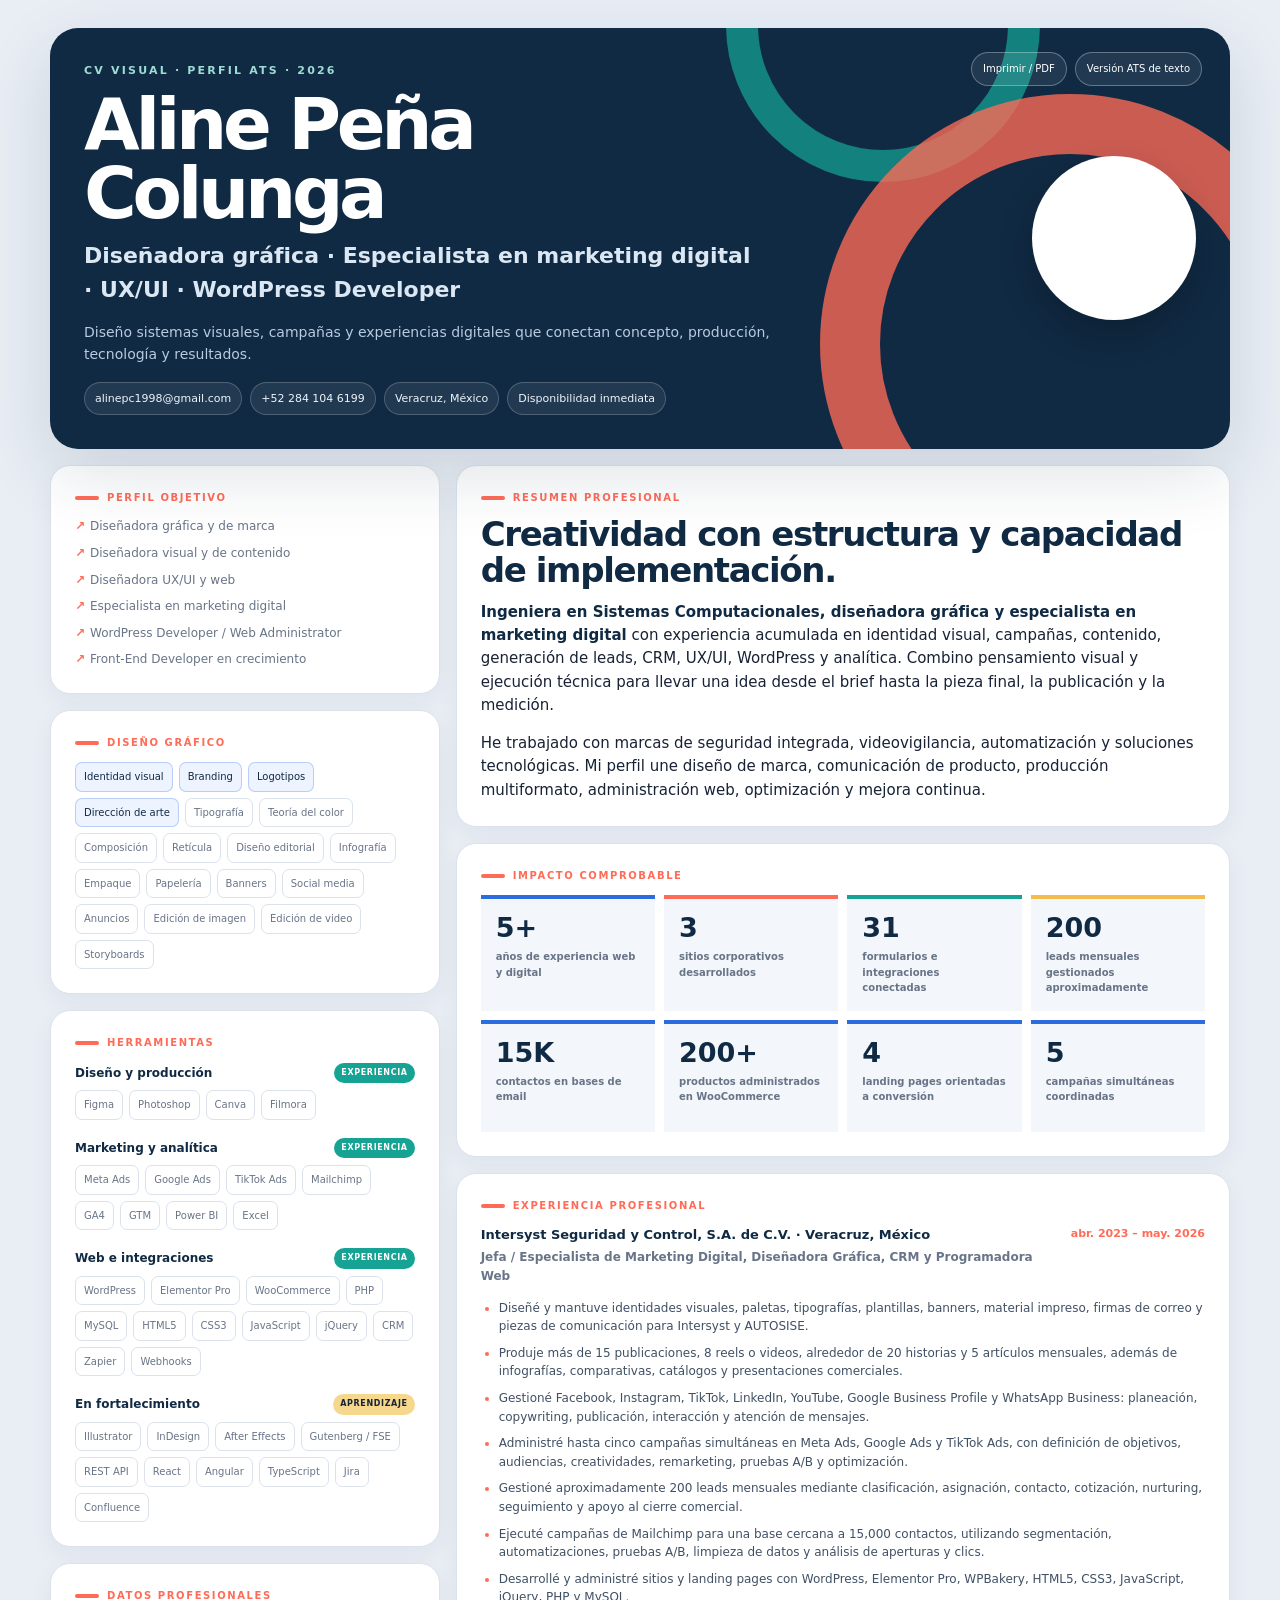
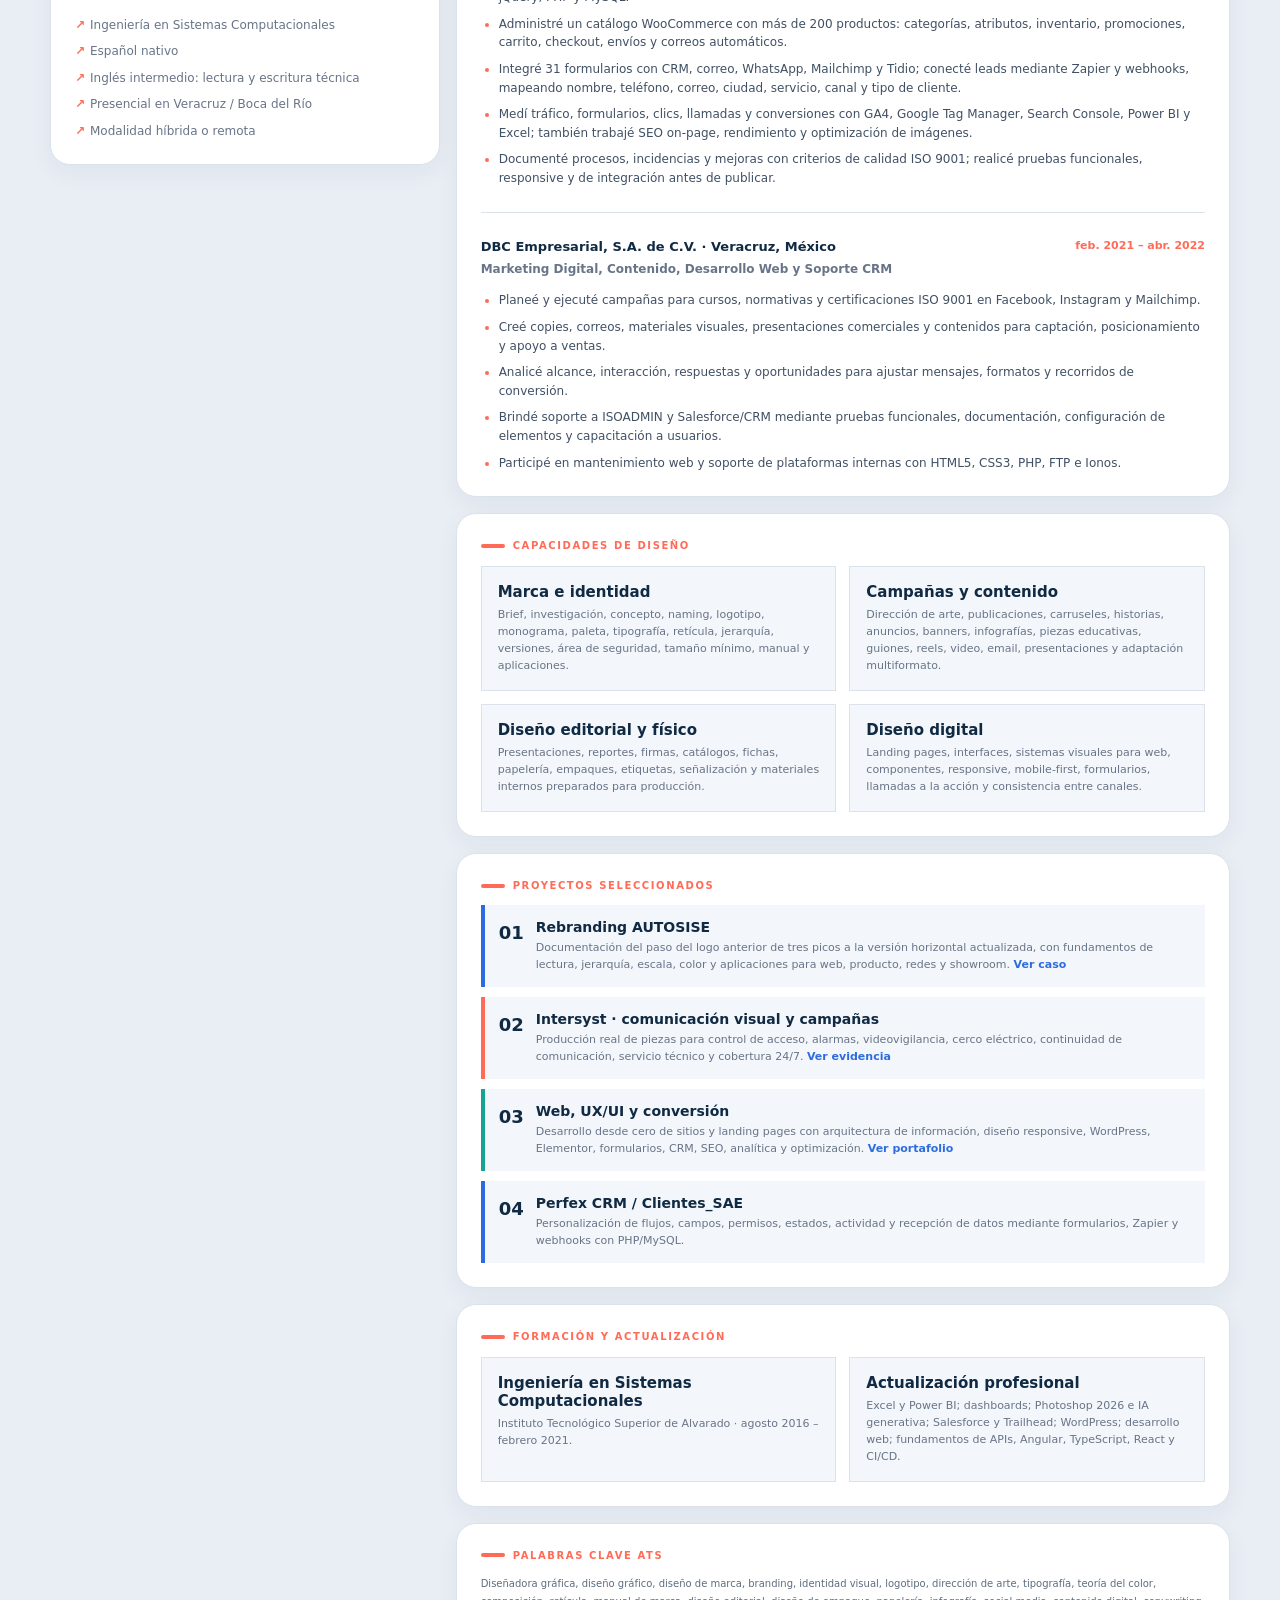
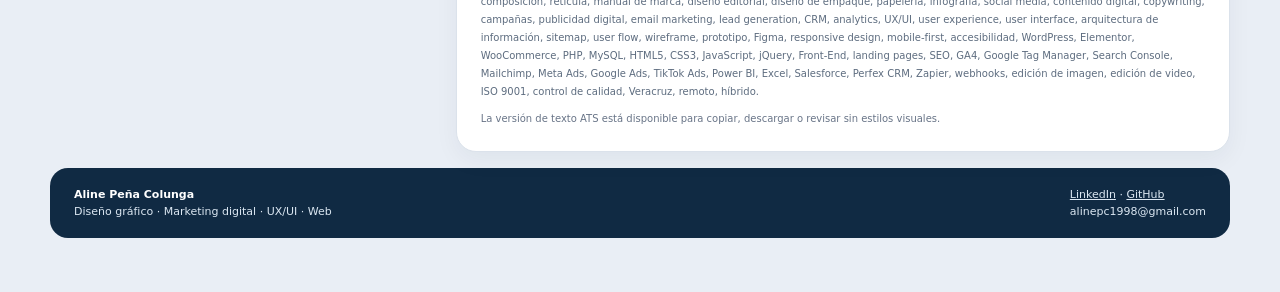
==== evidence/ats-profile.html @ 6b6983ef "Crear CV visual ATS con experiencia de marketing y diseño" ====
<!doctype html>
<html lang="es">
  <head>
    <meta charset="UTF-8" />
    <meta name="viewport" content="width=device-width, initial-scale=1" />
    <meta name="description" content="CV visual y compatible con ATS de Aline Peña Colunga: diseño gráfico, marketing digital, UX/UI, WordPress, PHP, CRM y analítica." />
    <meta name="keywords" content="diseñadora gráfica, diseño de marca, branding, identidad visual, UX/UI, Figma, Photoshop, marketing digital, CRM, WordPress, PHP, HTML5, CSS3, JavaScript, WooCommerce, SEO, GA4, Power BI" />
    <title>Aline Peña Colunga — CV | Diseño gráfico, marketing digital y web</title>
    <style>
      :root {
        --ink: #182235;
        --navy: #102a43;
        --blue: #2d6cdf;
        --coral: #ff6b57;
        --mint: #16a394;
        --yellow: #f2bd4b;
        --muted: #687487;
        --line: #dbe2eb;
        --paper: #ffffff;
        --soft: #f3f6fa;
        --shadow: 0 24px 70px rgba(16, 42, 67, .14);
      }

      * { box-sizing: border-box; }
      html { scroll-behavior: smooth; }
      body { margin: 0; color: var(--ink); background: #e9eef5; font-family: Inter, ui-sans-serif, system-ui, -apple-system, BlinkMacSystemFont, "Segoe UI", sans-serif; line-height: 1.55; }
      a { color: inherit; }
      .cv-shell { width: min(1180px, calc(100% - 34px)); margin: 28px auto 54px; }
      .cv-header { position: relative; display: grid; grid-template-columns: 1fr auto; gap: 28px; align-items: center; overflow: hidden; padding: 34px; border-radius: 28px; color: #fff; background: var(--navy); box-shadow: var(--shadow); }
      .cv-header::after { content: ""; position: absolute; right: -90px; bottom: -145px; width: 380px; height: 380px; border: 60px solid rgba(255, 107, 87, .78); border-radius: 50%; }
      .cv-header::before { content: ""; position: absolute; top: -160px; right: 190px; width: 250px; height: 250px; border: 32px solid rgba(22, 163, 148, .72); border-radius: 50%; }
      .header-copy, .profile-photo, .header-tools { position: relative; z-index: 1; }
      .header-copy { display: grid; gap: 11px; }
      .overline { margin: 0; color: #9edcd5; font-size: 11px; font-weight: 800; letter-spacing: .2em; text-transform: uppercase; }
      h1, h2, h3, p { margin-top: 0; }
      h1 { max-width: 690px; margin-bottom: 0; font-size: clamp(38px, 6vw, 72px); line-height: .96; letter-spacing: -.06em; }
      .role-line { max-width: 680px; margin: 0; color: #dbe7f2; font-size: clamp(16px, 2vw, 22px); font-weight: 700; }
      .header-note { max-width: 690px; margin: 4px 0 0; color: #b8cbe0; font-size: 14px; }
      .contact-row { display: flex; flex-wrap: wrap; gap: 8px; margin-top: 5px; }
      .contact-row a, .contact-row span { padding: 7px 10px; border: 1px solid rgba(255,255,255,.2); border-radius: 999px; color: #edf5fb; background: rgba(255,255,255,.08); font-size: 11px; text-decoration: none; }
      .profile-photo { width: 164px; height: 164px; padding: 7px; border: 1px solid rgba(255,255,255,.5); border-radius: 50%; background: #fff; box-shadow: 0 16px 34px rgba(0,0,0,.22); }
      .profile-photo img { display: block; width: 100%; height: 100%; border-radius: 50%; object-fit: cover; object-position: center 27%; }
      .header-tools { position: absolute; right: 28px; top: 24px; display: flex; gap: 8px; }
      .header-tools a, .header-tools button { border: 1px solid rgba(255,255,255,.3); border-radius: 999px; padding: 8px 11px; color: #fff; background: rgba(255,255,255,.08); font: inherit; font-size: 10px; text-decoration: none; cursor: pointer; }
      .cv-grid { display: grid; grid-template-columns: .78fr 1.55fr; gap: 16px; margin-top: 16px; }
      .sidebar, .main-column { display: grid; align-content: start; gap: 16px; min-width: 0; }
      .card { padding: 24px; border: 1px solid var(--line); border-radius: 20px; background: var(--paper); box-shadow: 0 8px 24px rgba(16,42,67,.05); }
      .section-label { display: flex; align-items: center; gap: 8px; margin-bottom: 12px; color: var(--coral); font-size: 10px; font-weight: 900; letter-spacing: .16em; text-transform: uppercase; }
      .section-label::before { content: ""; width: 24px; height: 4px; border-radius: 99px; background: var(--coral); }
      h2 { margin-bottom: 12px; color: var(--navy); font-size: clamp(24px, 3vw, 34px); line-height: 1.05; letter-spacing: -.04em; }
      h3 { margin-bottom: 5px; color: var(--navy); font-size: 18px; line-height: 1.2; }
      .card p:last-child { margin-bottom: 0; }
      .summary { font-size: 15px; }
      .summary strong { color: var(--navy); }
      .metric-grid { display: grid; grid-template-columns: repeat(4, 1fr); gap: 9px; }
      .metric { min-height: 112px; padding: 15px; border-top: 4px solid var(--blue); background: var(--soft); }
      .metric:nth-child(2) { border-color: var(--coral); }
      .metric:nth-child(3) { border-color: var(--mint); }
      .metric:nth-child(4) { border-color: var(--yellow); }
      .metric strong { display: block; color: var(--navy); font-size: 27px; line-height: 1; }
      .metric span { display: block; margin-top: 8px; color: var(--muted); font-size: 10px; font-weight: 700; }
      .stack-group + .stack-group { margin-top: 18px; }
      .stack-title { display: flex; justify-content: space-between; gap: 10px; align-items: center; margin-bottom: 7px; color: var(--navy); font-size: 12px; font-weight: 850; }
      .status { padding: 4px 7px; border-radius: 99px; color: #fff; background: var(--mint); font-size: 8px; letter-spacing: .08em; text-transform: uppercase; }
      .status.learning { color: var(--ink); background: #f6d88c; }
      .tags { display: flex; flex-wrap: wrap; gap: 6px; }
      .tag { padding: 6px 8px; border: 1px solid var(--line); border-radius: 7px; color: var(--muted); background: #fff; font-size: 10px; }
      .tag.key { border-color: rgba(45,108,223,.28); color: var(--navy); background: #edf3ff; }
      .fact-list { display: grid; gap: 8px; margin: 0; padding: 0; list-style: none; }
      .fact-list li { padding-left: 15px; color: var(--muted); font-size: 12px; }
      .fact-list li::before { content: "↗"; display: inline-block; width: 15px; margin-left: -15px; color: var(--coral); font-weight: 900; }
      .experience + .experience { margin-top: 24px; padding-top: 24px; border-top: 1px solid var(--line); }
      .experience-head { display: flex; justify-content: space-between; gap: 18px; align-items: flex-start; }
      .company { color: var(--navy); font-size: 13px; font-weight: 850; }
      .date { flex: 0 0 auto; color: var(--coral); font-size: 11px; font-weight: 800; text-align: right; }
      .job-title { margin: 3px 0 13px; color: var(--muted); font-size: 12px; font-weight: 700; }
      .bullet-list { display: grid; gap: 8px; margin: 0; padding-left: 18px; color: #405064; font-size: 12px; }
      .bullet-list li::marker { color: var(--coral); }
      .two-column { display: grid; grid-template-columns: 1fr 1fr; gap: 13px; }
      .mini-block { padding: 16px; border: 1px solid var(--line); background: var(--soft); }
      .mini-block h3 { font-size: 15px; }
      .mini-block p { margin-bottom: 0; color: var(--muted); font-size: 11px; }
      .project-list { display: grid; gap: 10px; }
      .project { display: grid; grid-template-columns: auto 1fr; gap: 12px; padding: 14px; border-left: 4px solid var(--blue); background: var(--soft); }
      .project:nth-child(2) { border-color: var(--coral); }
      .project:nth-child(3) { border-color: var(--mint); }
      .project-index { color: var(--navy); font-size: 18px; font-weight: 900; }
      .project h3 { margin-bottom: 3px; font-size: 14px; }
      .project p { margin-bottom: 0; color: var(--muted); font-size: 11px; }
      .project a { color: var(--blue); font-weight: 800; text-decoration: none; }
      .cv-footer { display: flex; justify-content: space-between; gap: 18px; margin-top: 16px; padding: 18px 24px; border-radius: 18px; color: #dbe7f2; background: var(--navy); font-size: 11px; }
      .cv-footer strong { color: #fff; }
      .keyword-bank { color: #5d6c7f; font-size: 10px; line-height: 1.8; }
      .print-note { color: var(--muted); font-size: 10px; }

      @media (max-width: 900px) {
        .cv-header { grid-template-columns: 1fr; padding: 28px; }
        .profile-photo { width: 126px; height: 126px; }
        .header-tools { position: relative; right: auto; top: auto; }
        .cv-grid { grid-template-columns: 1fr; }
        .sidebar { order: 2; }
        .main-column { order: 1; }
      }
      @media (max-width: 600px) {
        .cv-shell { width: min(100% - 20px, 560px); margin-top: 10px; }
        .cv-header, .card { padding: 20px; border-radius: 16px; }
        h1 { font-size: 45px; }
        .metric-grid, .two-column { grid-template-columns: 1fr 1fr; }
        .experience-head { display: grid; gap: 3px; }
        .date { text-align: left; }
        .cv-footer { display: grid; }
      }
      @media print {
        body { background: #fff; }
        .cv-shell { width: 100%; margin: 0; }
        .cv-header, .card, .cv-footer { box-shadow: none; }
        .cv-header { border-radius: 0; }
        .card { break-inside: avoid; }
        .header-tools { display: none; }
        a { text-decoration: none; }
      }
    </style>
  </head>
  <body>
    <div class="cv-shell">
      <header class="cv-header">
        <div class="header-copy">
          <p class="overline">CV visual · perfil ATS · 2026</p>
          <h1>Aline Peña Colunga</h1>
          <p class="role-line">Diseñadora gráfica · Especialista en marketing digital · UX/UI · WordPress Developer</p>
          <p class="header-note">Diseño sistemas visuales, campañas y experiencias digitales que conectan concepto, producción, tecnología y resultados.</p>
          <div class="contact-row" aria-label="Datos de contacto">
            <a href="mailto:alinepc1998@gmail.com">alinepc1998@gmail.com</a>
            <a href="tel:+522841046199">+52 284 104 6199</a>
            <span>Veracruz, México</span>
            <span>Disponibilidad inmediata</span>
          </div>
        </div>
        <div class="profile-photo"><img src="../assets/aline-profile-photo.jpg" alt="Fotografía profesional de Aline Peña Colunga" /></div>
        <div class="header-tools"><button type="button" onclick="window.print()">Imprimir / PDF</button><a href="./ats-profile.md">Versión ATS de texto</a></div>
      </header>

      <div class="cv-grid">
        <aside class="sidebar">
          <section class="card">
            <p class="section-label">Perfil objetivo</p>
            <ul class="fact-list">
              <li>Diseñadora gráfica y de marca</li>
              <li>Diseñadora visual y de contenido</li>
              <li>Diseñadora UX/UI y web</li>
              <li>Especialista en marketing digital</li>
              <li>WordPress Developer / Web Administrator</li>
              <li>Front-End Developer en crecimiento</li>
            </ul>
          </section>

          <section class="card">
            <p class="section-label">Diseño gráfico</p>
            <div class="tags">
              <span class="tag key">Identidad visual</span><span class="tag key">Branding</span><span class="tag key">Logotipos</span><span class="tag key">Dirección de arte</span><span class="tag">Tipografía</span><span class="tag">Teoría del color</span><span class="tag">Composición</span><span class="tag">Retícula</span><span class="tag">Diseño editorial</span><span class="tag">Infografía</span><span class="tag">Empaque</span><span class="tag">Papelería</span><span class="tag">Banners</span><span class="tag">Social media</span><span class="tag">Anuncios</span><span class="tag">Edición de imagen</span><span class="tag">Edición de video</span><span class="tag">Storyboards</span>
            </div>
          </section>

          <section class="card">
            <p class="section-label">Herramientas</p>
            <div class="stack-group"><div class="stack-title">Diseño y producción <span class="status">Experiencia</span></div><div class="tags"><span class="tag">Figma</span><span class="tag">Photoshop</span><span class="tag">Canva</span><span class="tag">Filmora</span></div></div>
            <div class="stack-group"><div class="stack-title">Marketing y analítica <span class="status">Experiencia</span></div><div class="tags"><span class="tag">Meta Ads</span><span class="tag">Google Ads</span><span class="tag">TikTok Ads</span><span class="tag">Mailchimp</span><span class="tag">GA4</span><span class="tag">GTM</span><span class="tag">Power BI</span><span class="tag">Excel</span></div></div>
            <div class="stack-group"><div class="stack-title">Web e integraciones <span class="status">Experiencia</span></div><div class="tags"><span class="tag">WordPress</span><span class="tag">Elementor Pro</span><span class="tag">WooCommerce</span><span class="tag">PHP</span><span class="tag">MySQL</span><span class="tag">HTML5</span><span class="tag">CSS3</span><span class="tag">JavaScript</span><span class="tag">jQuery</span><span class="tag">CRM</span><span class="tag">Zapier</span><span class="tag">Webhooks</span></div></div>
            <div class="stack-group"><div class="stack-title">En fortalecimiento <span class="status learning">Aprendizaje</span></div><div class="tags"><span class="tag">Illustrator</span><span class="tag">InDesign</span><span class="tag">After Effects</span><span class="tag">Gutenberg / FSE</span><span class="tag">REST API</span><span class="tag">React</span><span class="tag">Angular</span><span class="tag">TypeScript</span><span class="tag">Jira</span><span class="tag">Confluence</span></div></div>
          </section>

          <section class="card">
            <p class="section-label">Datos profesionales</p>
            <ul class="fact-list">
              <li>Ingeniería en Sistemas Computacionales</li>
              <li>Español nativo</li>
              <li>Inglés intermedio: lectura y escritura técnica</li>
              <li>Presencial en Veracruz / Boca del Río</li>
              <li>Modalidad híbrida o remota</li>
            </ul>
          </section>
        </aside>

        <main class="main-column">
          <section class="card summary">
            <p class="section-label">Resumen profesional</p>
            <h2>Creatividad con estructura y capacidad de implementación.</h2>
            <p><strong>Ingeniera en Sistemas Computacionales, diseñadora gráfica y especialista en marketing digital</strong> con experiencia acumulada en identidad visual, campañas, contenido, generación de leads, CRM, UX/UI, WordPress y analítica. Combino pensamiento visual y ejecución técnica para llevar una idea desde el brief hasta la pieza final, la publicación y la medición.</p>
            <p>He trabajado con marcas de seguridad integrada, videovigilancia, automatización y soluciones tecnológicas. Mi perfil une diseño de marca, comunicación de producto, producción multiformato, administración web, optimización y mejora continua.</p>
          </section>

          <section class="card">
            <p class="section-label">Impacto comprobable</p>
            <div class="metric-grid">
              <div class="metric"><strong>5+</strong><span>años de experiencia web y digital</span></div>
              <div class="metric"><strong>3</strong><span>sitios corporativos desarrollados</span></div>
              <div class="metric"><strong>31</strong><span>formularios e integraciones conectadas</span></div>
              <div class="metric"><strong>200</strong><span>leads mensuales gestionados aproximadamente</span></div>
              <div class="metric"><strong>15K</strong><span>contactos en bases de email</span></div>
              <div class="metric"><strong>200+</strong><span>productos administrados en WooCommerce</span></div>
              <div class="metric"><strong>4</strong><span>landing pages orientadas a conversión</span></div>
              <div class="metric"><strong>5</strong><span>campañas simultáneas coordinadas</span></div>
            </div>
          </section>

          <section class="card">
            <p class="section-label">Experiencia profesional</p>
            <article class="experience">
              <div class="experience-head"><div><div class="company">Intersyst Seguridad y Control, S.A. de C.V. · Veracruz, México</div><div class="job-title">Jefa / Especialista de Marketing Digital, Diseñadora Gráfica, CRM y Programadora Web</div></div><div class="date">abr. 2023 – may. 2026</div></div>
              <ul class="bullet-list">
                <li>Diseñé y mantuve identidades visuales, paletas, tipografías, plantillas, banners, material impreso, firmas de correo y piezas de comunicación para Intersyst y AUTOSISE.</li>
                <li>Produje más de 15 publicaciones, 8 reels o videos, alrededor de 20 historias y 5 artículos mensuales, además de infografías, comparativas, catálogos y presentaciones comerciales.</li>
                <li>Gestioné Facebook, Instagram, TikTok, LinkedIn, YouTube, Google Business Profile y WhatsApp Business: planeación, copywriting, publicación, interacción y atención de mensajes.</li>
                <li>Administré hasta cinco campañas simultáneas en Meta Ads, Google Ads y TikTok Ads, con definición de objetivos, audiencias, creatividades, remarketing, pruebas A/B y optimización.</li>
                <li>Gestioné aproximadamente 200 leads mensuales mediante clasificación, asignación, contacto, cotización, nurturing, seguimiento y apoyo al cierre comercial.</li>
                <li>Ejecuté campañas de Mailchimp para una base cercana a 15,000 contactos, utilizando segmentación, automatizaciones, pruebas A/B, limpieza de datos y análisis de aperturas y clics.</li>
                <li>Desarrollé y administré sitios y landing pages con WordPress, Elementor Pro, WPBakery, HTML5, CSS3, JavaScript, jQuery, PHP y MySQL.</li>
                <li>Administré un catálogo WooCommerce con más de 200 productos: categorías, atributos, inventario, promociones, carrito, checkout, envíos y correos automáticos.</li>
                <li>Integré 31 formularios con CRM, correo, WhatsApp, Mailchimp y Tidio; conecté leads mediante Zapier y webhooks, mapeando nombre, teléfono, correo, ciudad, servicio, canal y tipo de cliente.</li>
                <li>Medí tráfico, formularios, clics, llamadas y conversiones con GA4, Google Tag Manager, Search Console, Power BI y Excel; también trabajé SEO on-page, rendimiento y optimización de imágenes.</li>
                <li>Documenté procesos, incidencias y mejoras con criterios de calidad ISO 9001; realicé pruebas funcionales, responsive y de integración antes de publicar.</li>
              </ul>
            </article>
            <article class="experience">
              <div class="experience-head"><div><div class="company">DBC Empresarial, S.A. de C.V. · Veracruz, México</div><div class="job-title">Marketing Digital, Contenido, Desarrollo Web y Soporte CRM</div></div><div class="date">feb. 2021 – abr. 2022</div></div>
              <ul class="bullet-list">
                <li>Planeé y ejecuté campañas para cursos, normativas y certificaciones ISO 9001 en Facebook, Instagram y Mailchimp.</li>
                <li>Creé copies, correos, materiales visuales, presentaciones comerciales y contenidos para captación, posicionamiento y apoyo a ventas.</li>
                <li>Analicé alcance, interacción, respuestas y oportunidades para ajustar mensajes, formatos y recorridos de conversión.</li>
                <li>Brindé soporte a ISOADMIN y Salesforce/CRM mediante pruebas funcionales, documentación, configuración de elementos y capacitación a usuarios.</li>
                <li>Participé en mantenimiento web y soporte de plataformas internas con HTML5, CSS3, PHP, FTP e Ionos.</li>
              </ul>
            </article>
          </section>

          <section class="card">
            <p class="section-label">Capacidades de diseño</p>
            <div class="two-column">
              <div class="mini-block"><h3>Marca e identidad</h3><p>Brief, investigación, concepto, naming, logotipo, monograma, paleta, tipografía, retícula, jerarquía, versiones, área de seguridad, tamaño mínimo, manual y aplicaciones.</p></div>
              <div class="mini-block"><h3>Campañas y contenido</h3><p>Dirección de arte, publicaciones, carruseles, historias, anuncios, banners, infografías, piezas educativas, guiones, reels, video, email, presentaciones y adaptación multiformato.</p></div>
              <div class="mini-block"><h3>Diseño editorial y físico</h3><p>Presentaciones, reportes, firmas, catálogos, fichas, papelería, empaques, etiquetas, señalización y materiales internos preparados para producción.</p></div>
              <div class="mini-block"><h3>Diseño digital</h3><p>Landing pages, interfaces, sistemas visuales para web, componentes, responsive, mobile-first, formularios, llamadas a la acción y consistencia entre canales.</p></div>
            </div>
          </section>

          <section class="card">
            <p class="section-label">Proyectos seleccionados</p>
            <div class="project-list">
              <article class="project"><div class="project-index">01</div><div><h3>Rebranding AUTOSISE</h3><p>Documentación del paso del logo anterior de tres picos a la versión horizontal actualizada, con fundamentos de lectura, jerarquía, escala, color y aplicaciones para web, producto, redes y showroom. <a href="../index.html#professional-work">Ver caso</a></p></div></article>
              <article class="project"><div class="project-index">02</div><div><h3>Intersyst · comunicación visual y campañas</h3><p>Producción real de piezas para control de acceso, alarmas, videovigilancia, cerco eléctrico, continuidad de comunicación, servicio técnico y cobertura 24/7. <a href="../index.html#professional-work">Ver evidencia</a></p></div></article>
              <article class="project"><div class="project-index">03</div><div><h3>Web, UX/UI y conversión</h3><p>Desarrollo desde cero de sitios y landing pages con arquitectura de información, diseño responsive, WordPress, Elementor, formularios, CRM, SEO, analítica y optimización. <a href="../index.html#gallery">Ver portafolio</a></p></div></article>
              <article class="project"><div class="project-index">04</div><div><h3>Perfex CRM / Clientes_SAE</h3><p>Personalización de flujos, campos, permisos, estados, actividad y recepción de datos mediante formularios, Zapier y webhooks con PHP/MySQL.</p></div></article>
            </div>
          </section>

          <section class="card">
            <p class="section-label">Formación y actualización</p>
            <div class="two-column">
              <div class="mini-block"><h3>Ingeniería en Sistemas Computacionales</h3><p>Instituto Tecnológico Superior de Alvarado · agosto 2016 – febrero 2021.</p></div>
              <div class="mini-block"><h3>Actualización profesional</h3><p>Excel y Power BI; dashboards; Photoshop 2026 e IA generativa; Salesforce y Trailhead; WordPress; desarrollo web; fundamentos de APIs, Angular, TypeScript, React y CI/CD.</p></div>
            </div>
          </section>

          <section class="card">
            <p class="section-label">Palabras clave ATS</p>
            <p class="keyword-bank">Diseñadora gráfica, diseño gráfico, diseño de marca, branding, identidad visual, logotipo, dirección de arte, tipografía, teoría del color, composición, retícula, manual de marca, diseño editorial, diseño de empaque, papelería, infografía, social media, contenido digital, copywriting, campañas, publicidad digital, email marketing, lead generation, CRM, analytics, UX/UI, user experience, user interface, arquitectura de información, sitemap, user flow, wireframe, prototipo, Figma, responsive design, mobile-first, accesibilidad, WordPress, Elementor, WooCommerce, PHP, MySQL, HTML5, CSS3, JavaScript, jQuery, Front-End, landing pages, SEO, GA4, Google Tag Manager, Search Console, Mailchimp, Meta Ads, Google Ads, TikTok Ads, Power BI, Excel, Salesforce, Perfex CRM, Zapier, webhooks, edición de imagen, edición de video, ISO 9001, control de calidad, Veracruz, remoto, híbrido.</p>
            <p class="print-note">La versión de texto ATS está disponible para copiar, descargar o revisar sin estilos visuales.</p>
          </section>
        </main>
      </div>

      <footer class="cv-footer"><div><strong>Aline Peña Colunga</strong><br />Diseño gráfico · Marketing digital · UX/UI · Web</div><div><a href="https://www.linkedin.com/in/aline-pe%C3%B1a-162713195/">LinkedIn</a> · <a href="https://github.com/AlinePC9128/marketing-design-studio">GitHub</a><br />alinepc1998@gmail.com</div></footer>
    </div>
  </body>
</html>
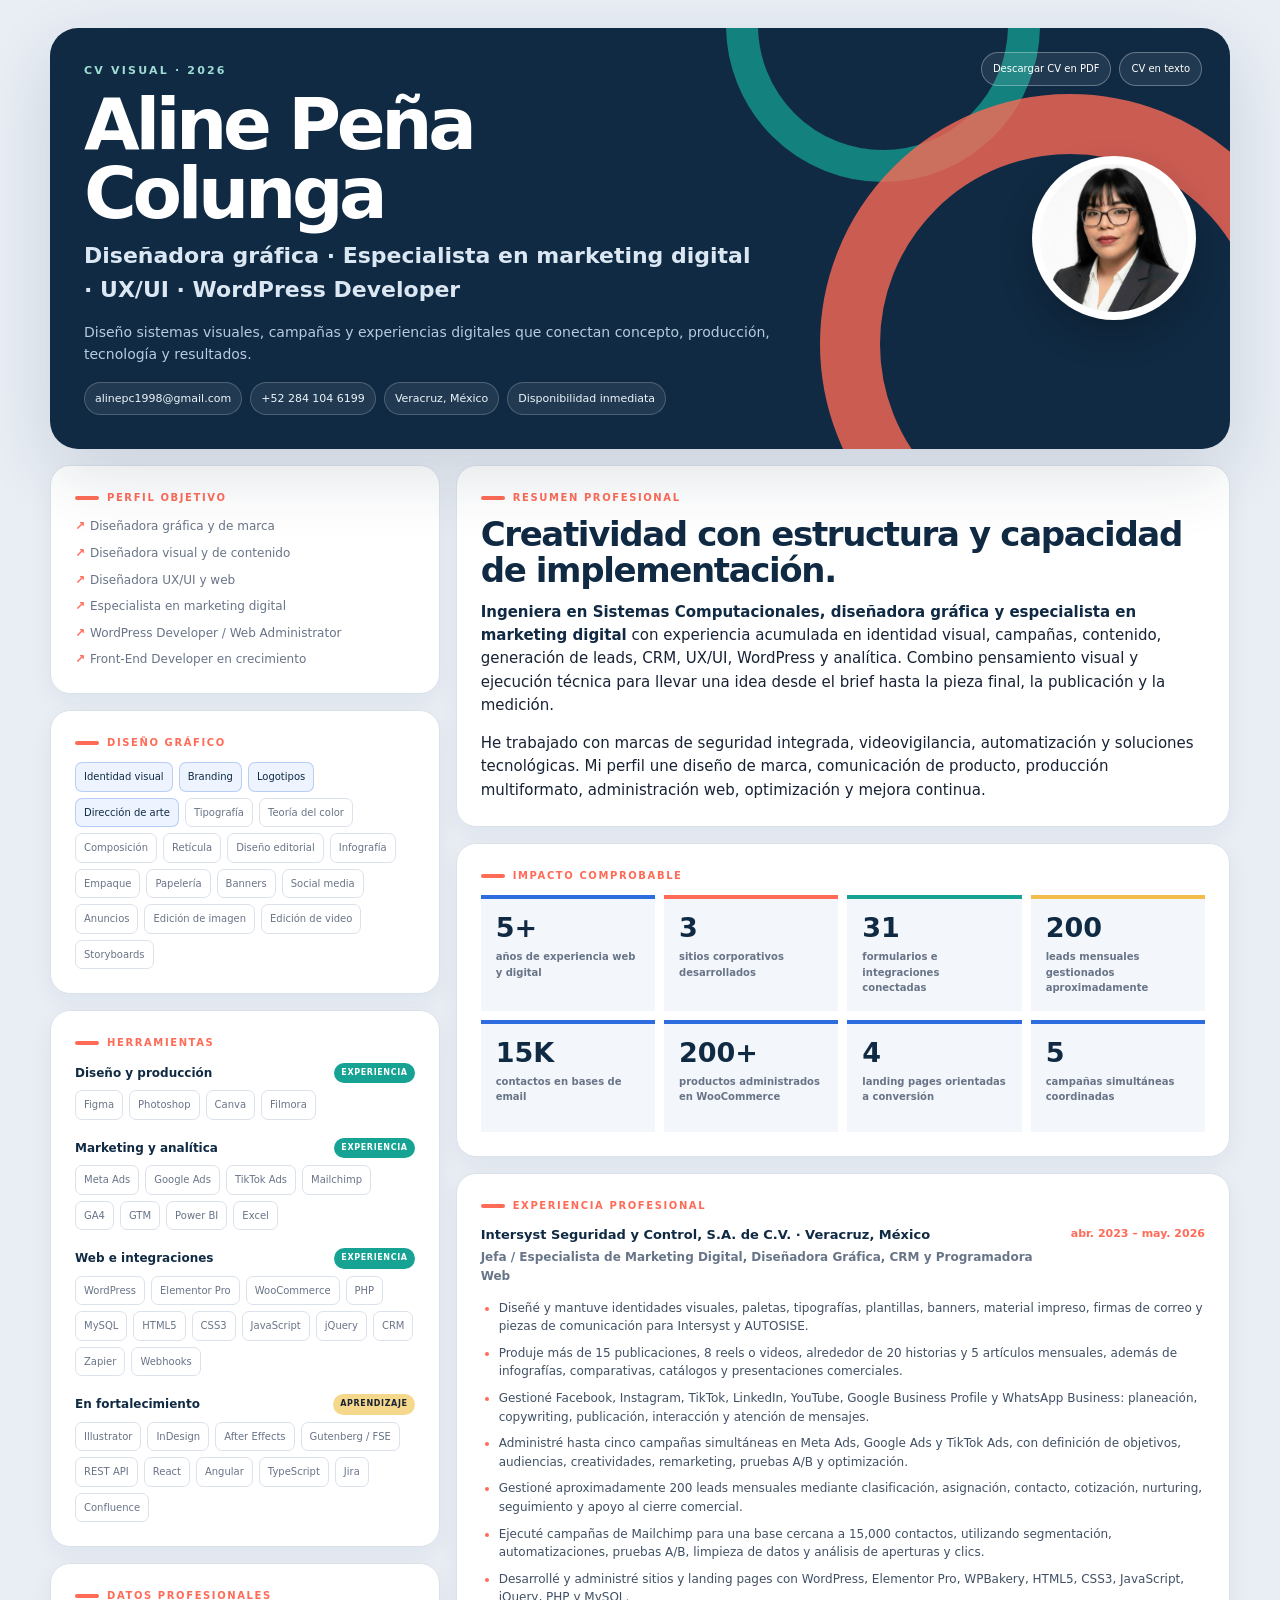
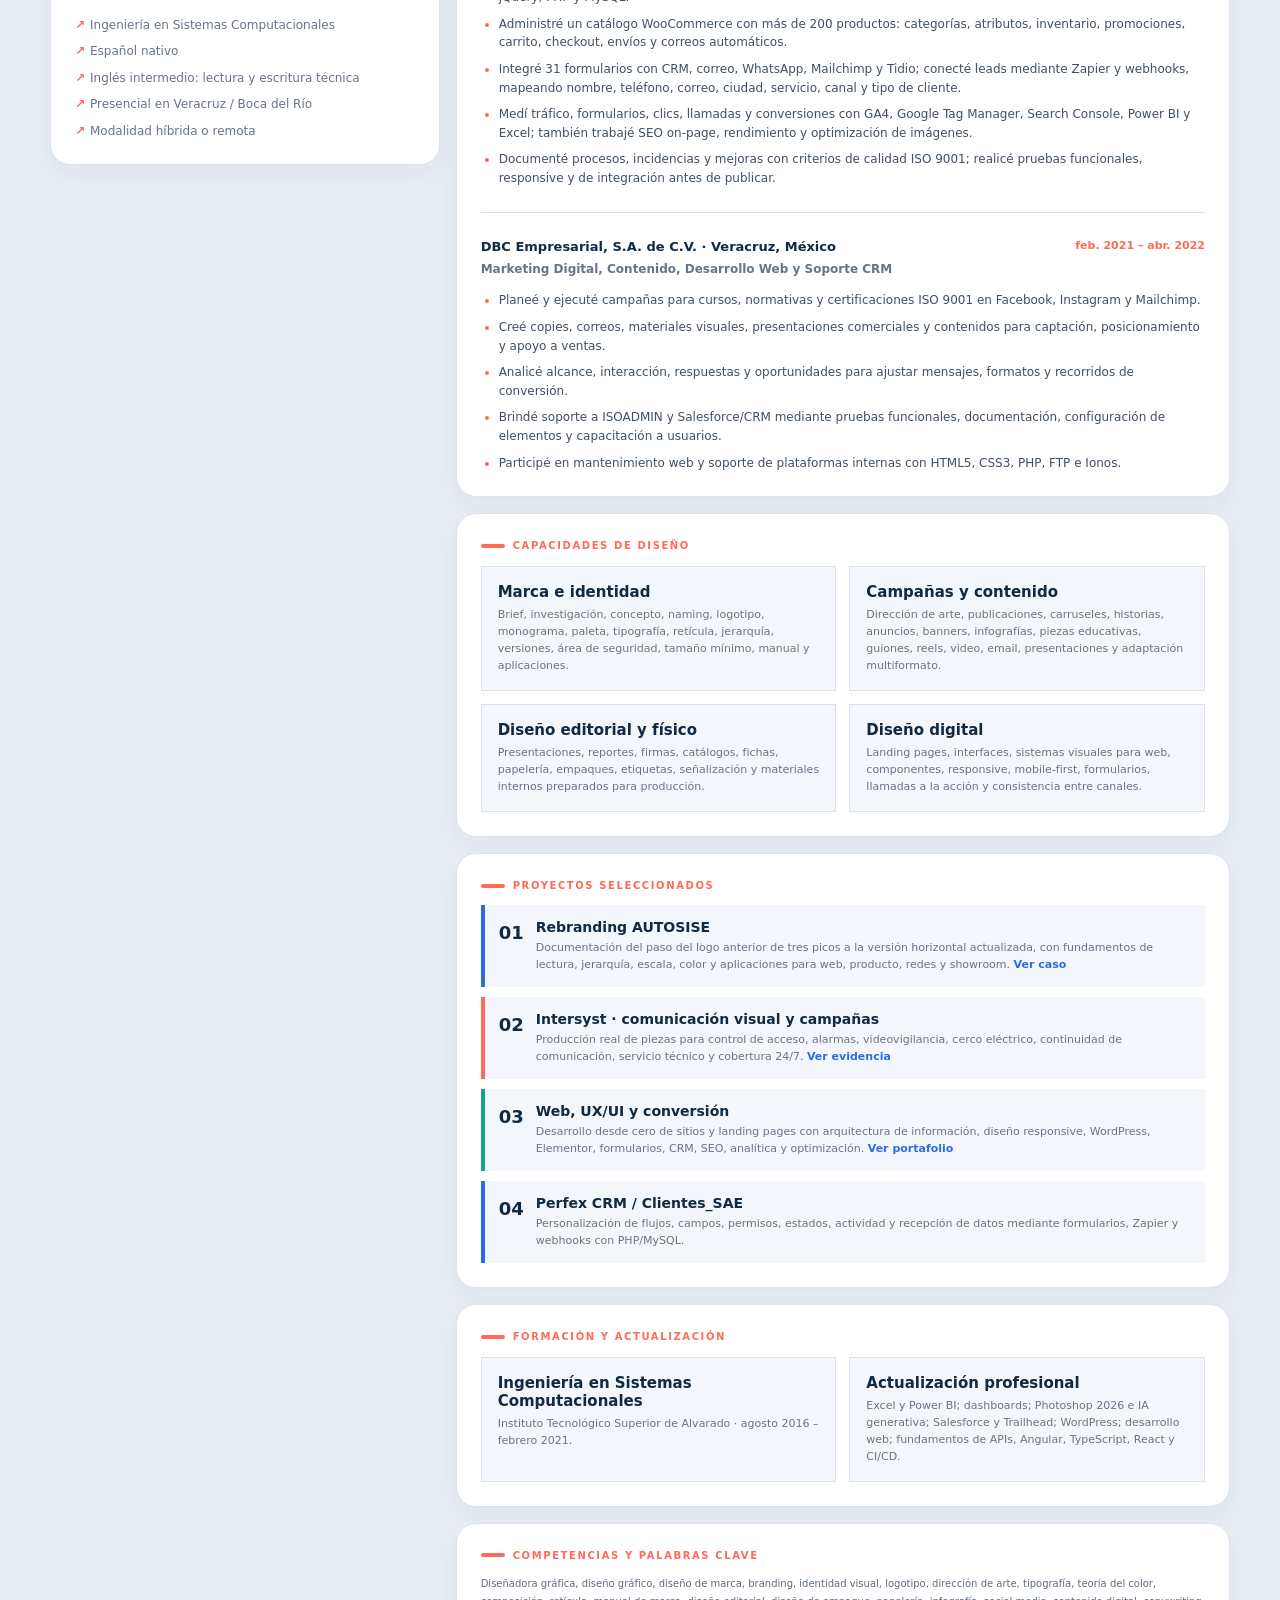
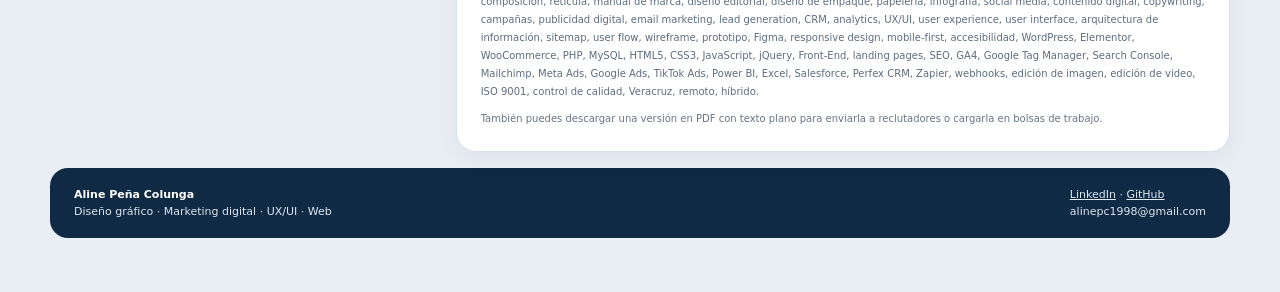
==== commit cf0bed39: "Agregar descarga de CV en PDF y mejorar acceso al currículum" ====
--- a/evidence/ats-profile.html
+++ b/evidence/ats-profile.html
@@ -3,7 +3,7 @@
   <head>
     <meta charset="UTF-8" />
     <meta name="viewport" content="width=device-width, initial-scale=1" />
-    <meta name="description" content="CV visual y compatible con ATS de Aline Peña Colunga: diseño gráfico, marketing digital, UX/UI, WordPress, PHP, CRM y analítica." />
+    <meta name="description" content="CV visual de Aline Peña Colunga: diseño gráfico, marketing digital, UX/UI, WordPress, PHP, CRM y analítica." />
     <meta name="keywords" content="diseñadora gráfica, diseño de marca, branding, identidad visual, UX/UI, Figma, Photoshop, marketing digital, CRM, WordPress, PHP, HTML5, CSS3, JavaScript, WooCommerce, SEO, GA4, Power BI" />
     <title>Aline Peña Colunga — CV | Diseño gráfico, marketing digital y web</title>
     <style>
@@ -125,7 +125,7 @@
     <div class="cv-shell">
       <header class="cv-header">
         <div class="header-copy">
-          <p class="overline">CV visual · perfil ATS · 2026</p>
+          <p class="overline">CV visual · 2026</p>
           <h1>Aline Peña Colunga</h1>
           <p class="role-line">Diseñadora gráfica · Especialista en marketing digital · UX/UI · WordPress Developer</p>
           <p class="header-note">Diseño sistemas visuales, campañas y experiencias digitales que conectan concepto, producción, tecnología y resultados.</p>
@@ -136,8 +136,8 @@
             <span>Disponibilidad inmediata</span>
           </div>
         </div>
-        <div class="profile-photo"><img src="../assets/aline-profile-photo.jpg" alt="Fotografía profesional de Aline Peña Colunga" /></div>
-        <div class="header-tools"><button type="button" onclick="window.print()">Imprimir / PDF</button><a href="./ats-profile.md">Versión ATS de texto</a></div>
+        <div class="profile-photo"><img src="../assets/aline-profile-photo.jpg?v=20260820-2" alt="Fotografía profesional de Aline Peña Colunga" /></div>
+        <div class="header-tools"><a class="download-button" href="./cv-aline-pena-colunga.pdf" download>Descargar CV en PDF</a><a href="./ats-profile.md">CV en texto</a></div>
       </header>
 
       <div class="cv-grid">
@@ -262,9 +262,9 @@
           </section>
 
           <section class="card">
-            <p class="section-label">Palabras clave ATS</p>
+            <p class="section-label">Competencias y palabras clave</p>
             <p class="keyword-bank">Diseñadora gráfica, diseño gráfico, diseño de marca, branding, identidad visual, logotipo, dirección de arte, tipografía, teoría del color, composición, retícula, manual de marca, diseño editorial, diseño de empaque, papelería, infografía, social media, contenido digital, copywriting, campañas, publicidad digital, email marketing, lead generation, CRM, analytics, UX/UI, user experience, user interface, arquitectura de información, sitemap, user flow, wireframe, prototipo, Figma, responsive design, mobile-first, accesibilidad, WordPress, Elementor, WooCommerce, PHP, MySQL, HTML5, CSS3, JavaScript, jQuery, Front-End, landing pages, SEO, GA4, Google Tag Manager, Search Console, Mailchimp, Meta Ads, Google Ads, TikTok Ads, Power BI, Excel, Salesforce, Perfex CRM, Zapier, webhooks, edición de imagen, edición de video, ISO 9001, control de calidad, Veracruz, remoto, híbrido.</p>
-            <p class="print-note">La versión de texto ATS está disponible para copiar, descargar o revisar sin estilos visuales.</p>
+            <p class="print-note">También puedes descargar una versión en PDF con texto plano para enviarla a reclutadores o cargarla en bolsas de trabajo.</p>
           </section>
         </main>
       </div>
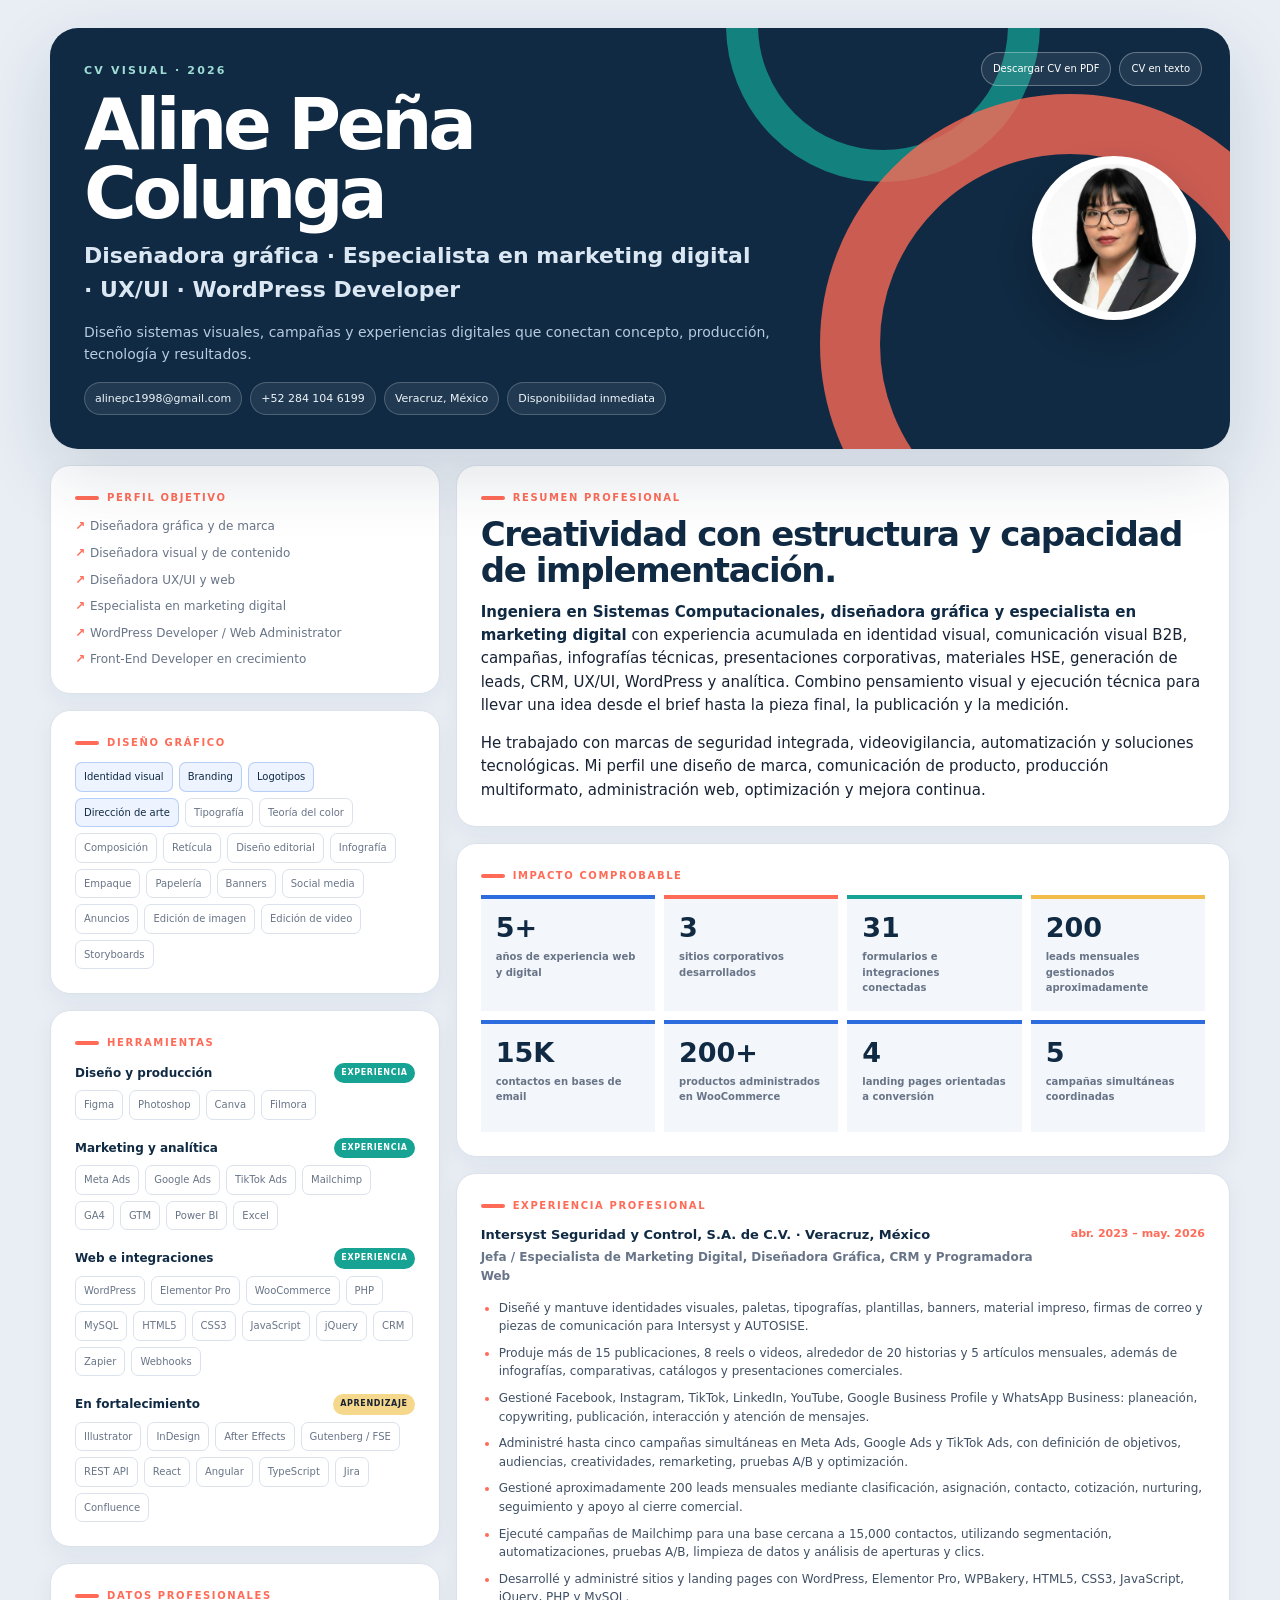
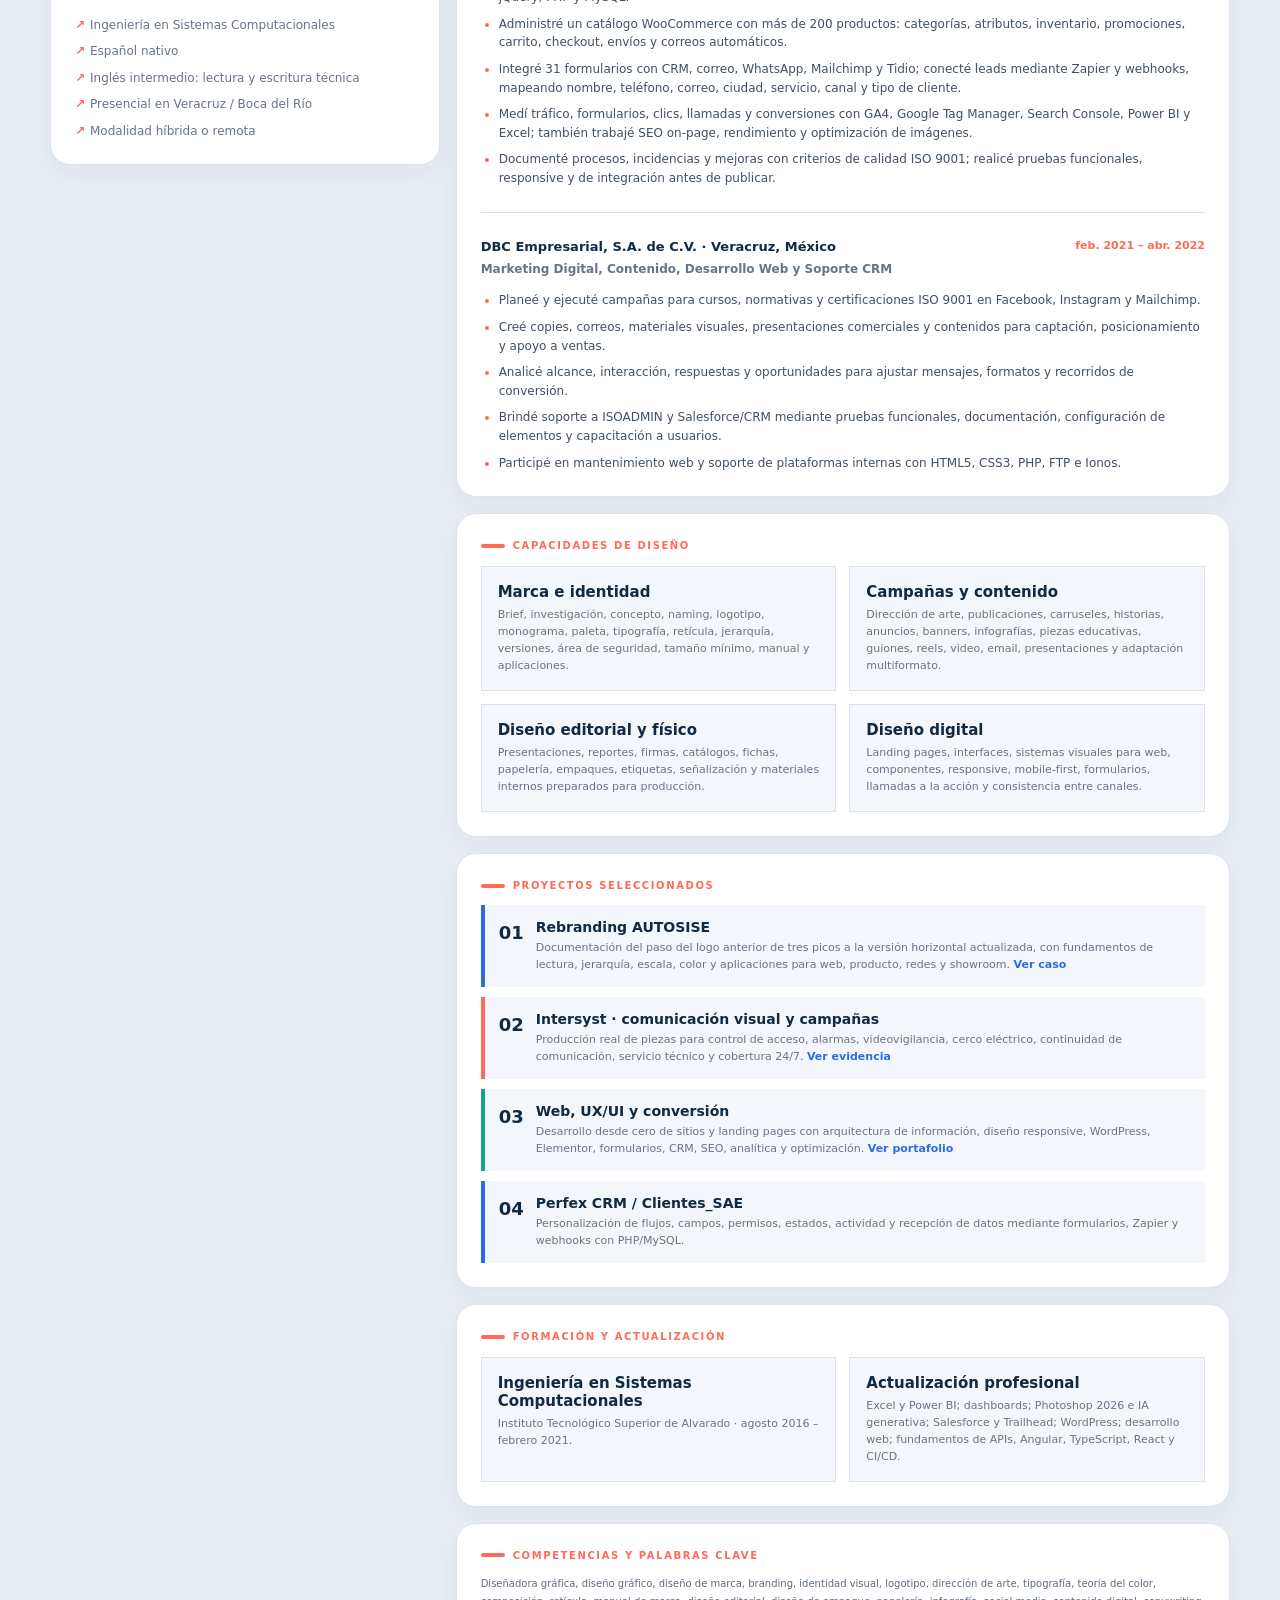
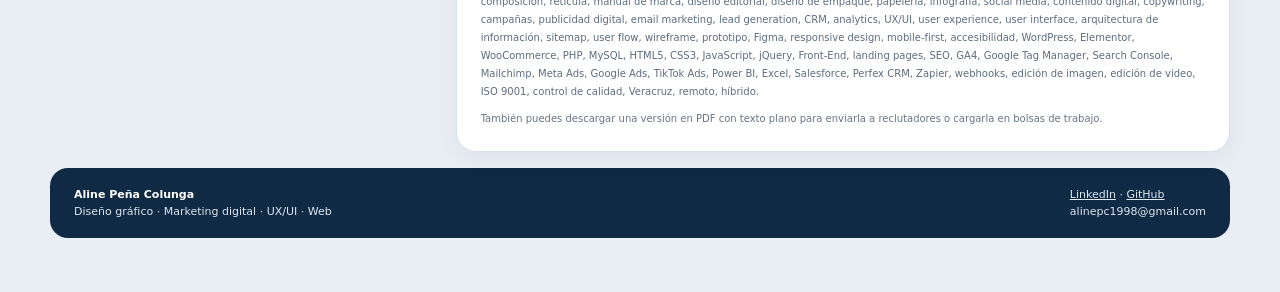
==== commit 9850888a: "Agregar competencias de comunicación visual B2B" ====
--- a/evidence/ats-profile.html
+++ b/evidence/ats-profile.html
@@ -185,7 +185,7 @@
           <section class="card summary">
             <p class="section-label">Resumen profesional</p>
             <h2>Creatividad con estructura y capacidad de implementación.</h2>
-            <p><strong>Ingeniera en Sistemas Computacionales, diseñadora gráfica y especialista en marketing digital</strong> con experiencia acumulada en identidad visual, campañas, contenido, generación de leads, CRM, UX/UI, WordPress y analítica. Combino pensamiento visual y ejecución técnica para llevar una idea desde el brief hasta la pieza final, la publicación y la medición.</p>
+            <p><strong>Ingeniera en Sistemas Computacionales, diseñadora gráfica y especialista en marketing digital</strong> con experiencia acumulada en identidad visual, comunicación visual B2B, campañas, infografías técnicas, presentaciones corporativas, materiales HSE, generación de leads, CRM, UX/UI, WordPress y analítica. Combino pensamiento visual y ejecución técnica para llevar una idea desde el brief hasta la pieza final, la publicación y la medición.</p>
             <p>He trabajado con marcas de seguridad integrada, videovigilancia, automatización y soluciones tecnológicas. Mi perfil une diseño de marca, comunicación de producto, producción multiformato, administración web, optimización y mejora continua.</p>
           </section>
 
